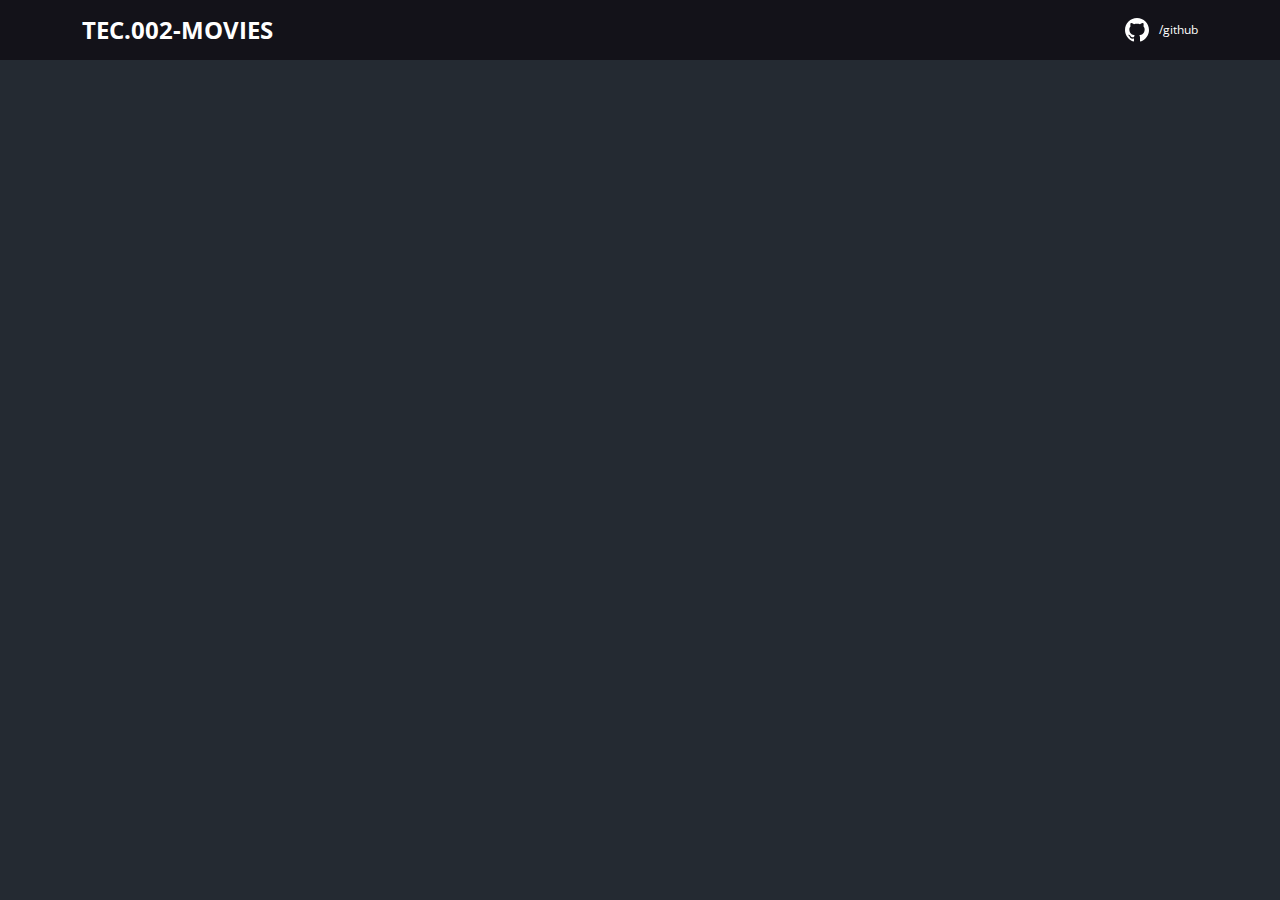
==== index.html @ 30a16ced "CSS, index e img modificados" ====
<!DOCTYPE html>
<html lang="en">

<head>
  <meta charset="UTF-8">
  <meta name="viewport" content="width=device-width, initial-scale=1.0">

  <link href="https://cdn.jsdelivr.net/npm/bootstrap@5.3.3/dist/css/bootstrap.min.css" rel="stylesheet"
    integrity="sha384-QWTKZyjpPEjISv5WaRU9OFeRpok6YctnYmDr5pNlyT2bRjXh0JMhjY6hW+ALEwIH" crossorigin="anonymous">

  <link rel="stylesheet" href="css/styles.css">

  <title>TEC.206.002</title>
</head>

<body>
  <header>
    <nav class="container">
      <h1>TEC.002-MOVIES</h1>
      <div class="link-container">
        <img src="img/gitHub.svg" alt="github">
        <a href="https://github.com/leandroaDocente">/github</a>
      </div>
    </nav>
  </header>

</body>

</html>
---- css/styles.css ----
@import url('https://fonts.googleapis.com/css2?family=Open+Sans:ital,wght@0,300..800;1,300..800&display=swap');

* {
  font-family: 'Open Sans', sans-serif;
  box-sizing: border-box;
  margin: 0;
}

:root {
  --bg-body: #242a32;
  --color-primary: #131219;
}

html,
body {
  background-color: var(--bg-body);
}

header {
  background-color: var(--color-primary);
  color: #fff;
  height: 60px;
  display: flex;
  align-items: center;
}

h1,
h2,
h3,
h4,
h5,
h6 {
  margin: 0;
}

a {
  text-decoration: none;
  color: unset;
}

nav {
  display: flex;
  align-items: center;
  justify-content: space-between;
}

nav h1 {
  font-size: 24px;
  font-weight: 700;
}

nav a {
  font-size: 12px;
  font-weight: 400;
}

.link-container {
  display: flex;
  align-items: center;
}

.link-container img {
  margin-right: 10px;
}
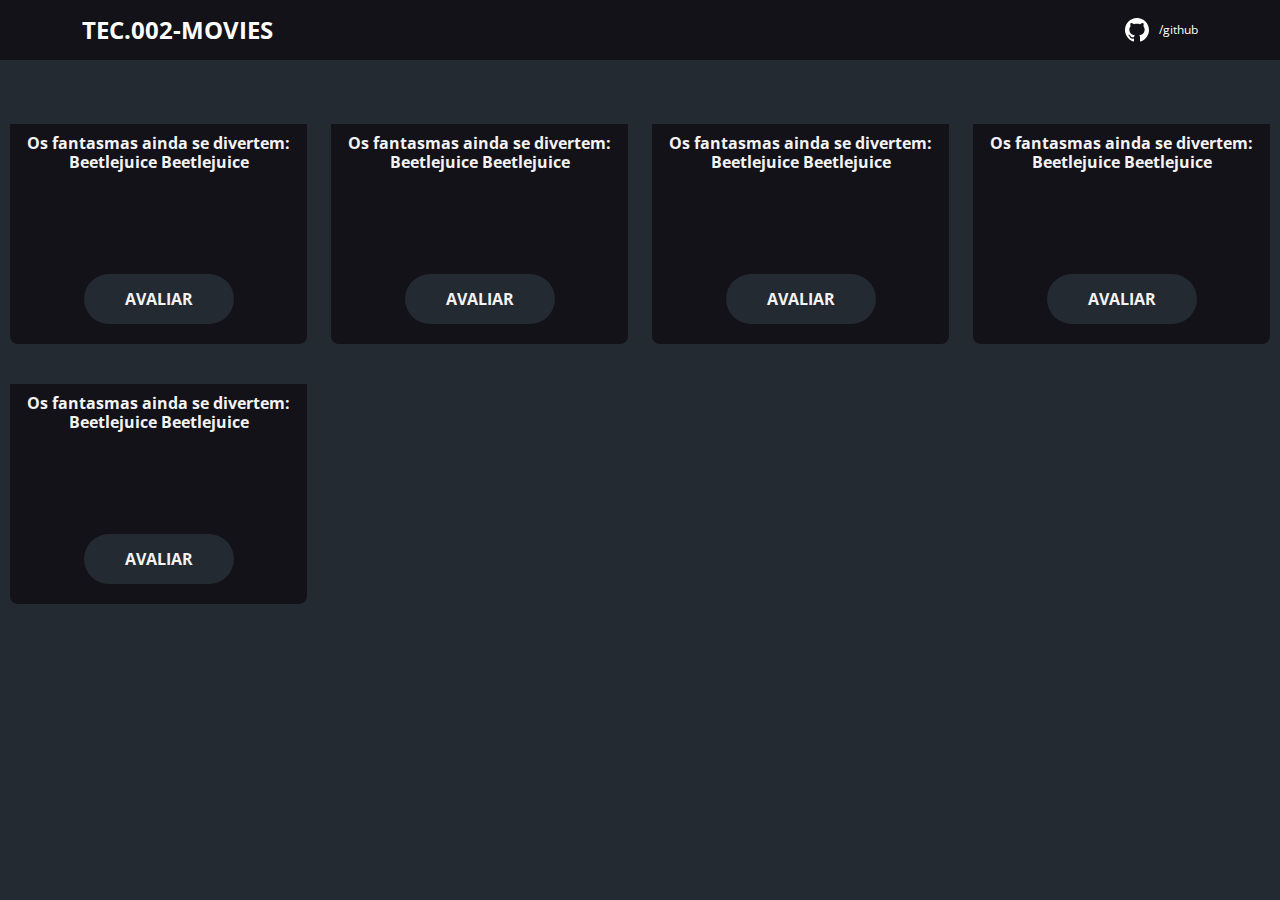
==== commit 23445463: "Layout do card definido" ====
--- a/index.html
+++ b/index.html
@@ -1,5 +1,5 @@
 <!DOCTYPE html>
-<html lang="en">
+<html lang="pt-br">
 
 <head>
   <meta charset="UTF-8">
@@ -24,6 +24,68 @@
     </nav>
   </header>
 
+  <main>
+    <section id="card-movies-list">
+      <div class="row">
+        <div class="col-sm-6 col-lg-4 col-xl-3 mb-3">
+          <div class="card-movies">
+            <img src="https://media.themoviedb.org/t/p/w533_and_h300_bestv2/xi1VSt3DtkevUmzCx2mNlCoDe74.jpg" alt="">
+            <div class="card-movies-description">
+              <h3>Os fantasmas ainda se divertem: Beetlejuice Beetlejuice </h3>
+              <a class="movies-btn" href="score.html">
+                AVALIAR
+              </a>
+            </div>
+          </div>
+        </div>
+        <div class="col-sm-6 col-lg-4 col-xl-3 mb-3">
+          <div class="card-movies">
+            <img src="https://media.themoviedb.org/t/p/w533_and_h300_bestv2/xi1VSt3DtkevUmzCx2mNlCoDe74.jpg" alt="">
+            <div class="card-movies-description">
+              <h3>Os fantasmas ainda se divertem: Beetlejuice Beetlejuice </h3>
+              <a class="movies-btn" href="score.html">
+                AVALIAR
+              </a>
+            </div>
+          </div>
+        </div>
+        <div class="col-sm-6 col-lg-4 col-xl-3 mb-3">
+          <div class="card-movies">
+            <img src="https://media.themoviedb.org/t/p/w533_and_h300_bestv2/xi1VSt3DtkevUmzCx2mNlCoDe74.jpg" alt="">
+            <div class="card-movies-description">
+              <h3>Os fantasmas ainda se divertem: Beetlejuice Beetlejuice </h3>
+              <a class="movies-btn" href="score.html">
+                AVALIAR
+              </a>
+            </div>
+          </div>
+        </div>
+        <div class="col-sm-6 col-lg-4 col-xl-3 mb-3">
+          <div class="card-movies">
+            <img src="https://media.themoviedb.org/t/p/w533_and_h300_bestv2/xi1VSt3DtkevUmzCx2mNlCoDe74.jpg" alt="">
+            <div class="card-movies-description">
+              <h3>Os fantasmas ainda se divertem: Beetlejuice Beetlejuice </h3>
+              <a class="movies-btn" href="score.html">
+                AVALIAR
+              </a>
+            </div>
+          </div>
+        </div>
+        <div class="col-sm-6 col-lg-4 col-xl-3 mb-3">
+          <div class="card-movies">
+            <img src="https://media.themoviedb.org/t/p/w533_and_h300_bestv2/xi1VSt3DtkevUmzCx2mNlCoDe74.jpg" alt="">
+            <div class="card-movies-description">
+              <h3>Os fantasmas ainda se divertem: Beetlejuice Beetlejuice </h3>
+              <a class="movies-btn" href="score.html">
+                AVALIAR
+              </a>
+            </div>
+          </div>
+        </div>
+      </div>
+    </section>
+  </main>
+
 </body>
 
 </html>--- a/css/styles.css
+++ b/css/styles.css
@@ -9,6 +9,7 @@
 :root {
   --bg-body: #242a32;
   --color-primary: #131219;
+  --text-color: #f4f3f3;
 }
 
 html,
@@ -62,3 +63,53 @@
 .link-container img {
   margin-right: 10px;
 }
+
+.card-movies {
+  width: 100%;
+  /* height: 400px; */
+}
+
+#card-movies-list {
+  padding: 40px 10px;
+}
+
+.card-movies img {
+  width: 100%;
+  border-radius: 8px 8px 0 0;
+}
+
+.card-movies-description {
+  height: 220px;
+  padding: 10px 0 20px 0;
+  background-color: var(--color-primary);
+  color: var(--text-color);
+  display: flex;
+  flex-direction: column;
+  justify-content: space-between;
+  align-items: center;
+  border-radius: 0 0 8px 8px;
+}
+
+.card-movies-description h3 {
+  font-size: 16px;
+  font-weight: 700;
+  margin-bottom: 25px;
+  text-align: center;
+}
+
+.movies-btn {
+  width: 150px;
+  height: 50px;
+  background-color: var(--bg-body);
+  color: var(--text-color);
+  font-size: 16px;
+  font-weight: 700;
+  display: flex;
+  align-items: center;
+  justify-content: center;
+  border-radius: 50px;
+}
+
+.movies-btn:hover {
+  background-color: rgb(57, 54, 63);
+}
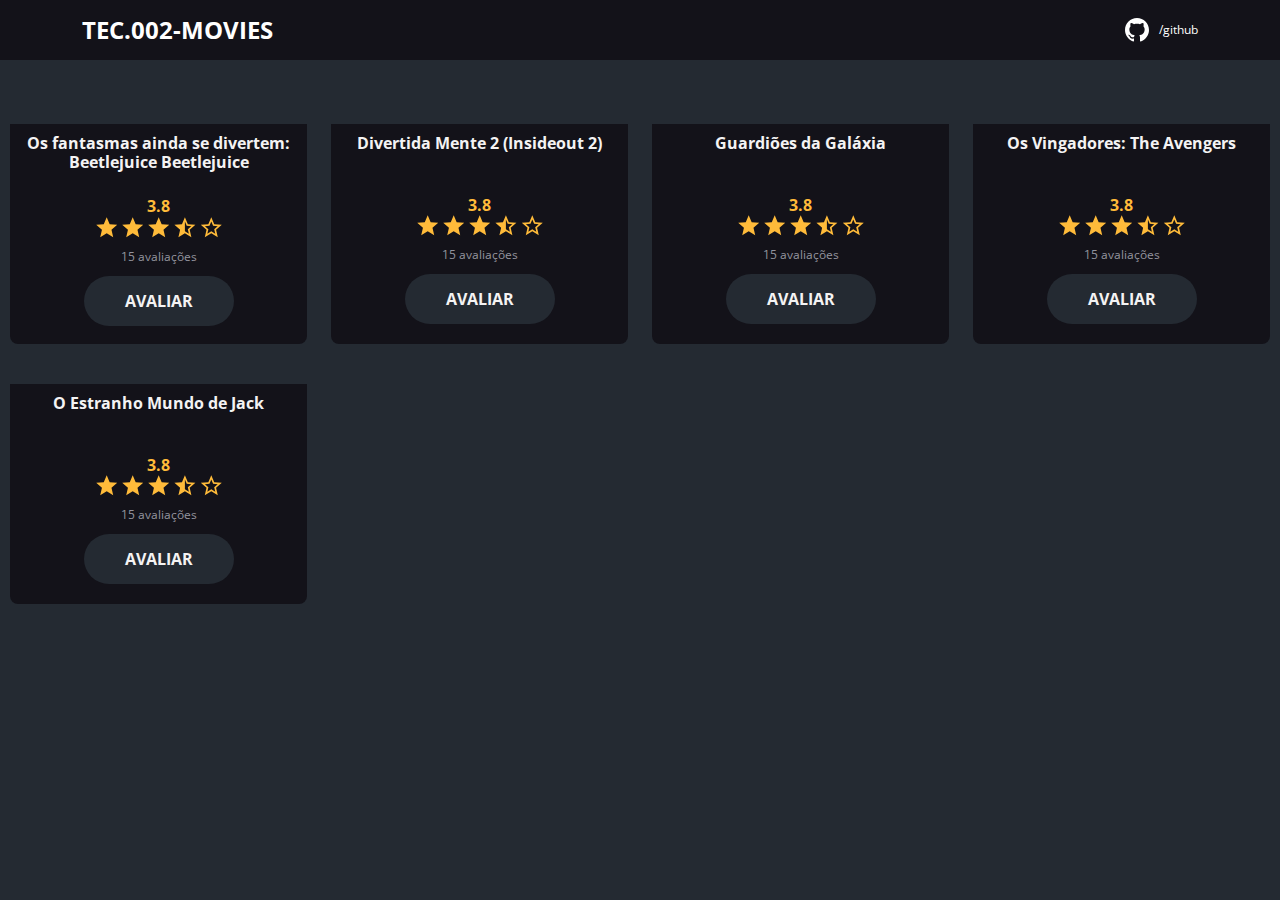
==== commit 3b3bca55: "Score.html e avalições resolvidas" ====
--- a/index.html
+++ b/index.html
@@ -32,53 +32,108 @@
             <img src="https://media.themoviedb.org/t/p/w533_and_h300_bestv2/xi1VSt3DtkevUmzCx2mNlCoDe74.jpg" alt="">
             <div class="card-movies-description">
               <h3>Os fantasmas ainda se divertem: Beetlejuice Beetlejuice </h3>
-              <a class="movies-btn" href="score.html">
-                AVALIAR
-              </a>
+              <div class="movies-card-description-star">
+                <h4>3.8</h4>
+                <div>
+                  <img src="img/star.svg" alt="star">
+                  <img src="img/star.svg" alt="star">
+                  <img src="img/star.svg" alt="star">
+                  <img src="img/star_half.svg" alt="star">
+                  <img src="img/star_empty.svg" alt="star">
+                </div>
+                <p>15 avaliações</p>
+                <a class="movies-btn" href="score.html">
+                  AVALIAR
+                </a>
+              </div>
             </div>
           </div>
         </div>
         <div class="col-sm-6 col-lg-4 col-xl-3 mb-3">
           <div class="card-movies">
-            <img src="https://media.themoviedb.org/t/p/w533_and_h300_bestv2/xi1VSt3DtkevUmzCx2mNlCoDe74.jpg" alt="">
+            <img src="https://media.themoviedb.org/t/p/w533_and_h300_bestv2/p5ozvmdgsmbWe0H8Xk7Rc8SCwAB.jpg" alt="">
             <div class="card-movies-description">
-              <h3>Os fantasmas ainda se divertem: Beetlejuice Beetlejuice </h3>
-              <a class="movies-btn" href="score.html">
-                AVALIAR
-              </a>
+              <h3>Divertida Mente 2 (Insideout 2) </h3>
+              <div class="movies-card-description-star">
+                <h4>3.8</h4>
+                <div>
+                  <img src="img/star.svg" alt="star">
+                  <img src="img/star.svg" alt="star">
+                  <img src="img/star.svg" alt="star">
+                  <img src="img/star_half.svg" alt="star">
+                  <img src="img/star_empty.svg" alt="star">
+                </div>
+                <p>15 avaliações</p>
+                <a class="movies-btn" href="score.html">
+                  AVALIAR
+                </a>
+              </div>
             </div>
           </div>
         </div>
         <div class="col-sm-6 col-lg-4 col-xl-3 mb-3">
           <div class="card-movies">
-            <img src="https://media.themoviedb.org/t/p/w533_and_h300_bestv2/xi1VSt3DtkevUmzCx2mNlCoDe74.jpg" alt="">
+            <img src="https://media.themoviedb.org/t/p/w533_and_h300_bestv2/uLtVbjvS1O7gXL8lUOwsFOH4man.jpg" alt="">
             <div class="card-movies-description">
-              <h3>Os fantasmas ainda se divertem: Beetlejuice Beetlejuice </h3>
-              <a class="movies-btn" href="score.html">
-                AVALIAR
-              </a>
+              <h3>Guardiões da Galáxia </h3>
+              <div class="movies-card-description-star">
+                <h4>3.8</h4>
+                <div>
+                  <img src="img/star.svg" alt="star">
+                  <img src="img/star.svg" alt="star">
+                  <img src="img/star.svg" alt="star">
+                  <img src="img/star_half.svg" alt="star">
+                  <img src="img/star_empty.svg" alt="star">
+                </div>
+                <p>15 avaliações</p>
+                <a class="movies-btn" href="score.html">
+                  AVALIAR
+                </a>
+              </div>
             </div>
           </div>
         </div>
         <div class="col-sm-6 col-lg-4 col-xl-3 mb-3">
           <div class="card-movies">
-            <img src="https://media.themoviedb.org/t/p/w533_and_h300_bestv2/xi1VSt3DtkevUmzCx2mNlCoDe74.jpg" alt="">
+            <img src="https://media.themoviedb.org/t/p/w533_and_h300_bestv2/9BBTo63ANSmhC4e6r62OJFuK2GL.jpg" alt="">
             <div class="card-movies-description">
-              <h3>Os fantasmas ainda se divertem: Beetlejuice Beetlejuice </h3>
-              <a class="movies-btn" href="score.html">
-                AVALIAR
-              </a>
+              <h3>Os Vingadores: The Avengers</h3>
+              <div class="movies-card-description-star">
+                <h4>3.8</h4>
+                <div>
+                  <img src="img/star.svg" alt="star">
+                  <img src="img/star.svg" alt="star">
+                  <img src="img/star.svg" alt="star">
+                  <img src="img/star_half.svg" alt="star">
+                  <img src="img/star_empty.svg" alt="star">
+                </div>
+                <p>15 avaliações</p>
+                <a class="movies-btn" href="score.html">
+                  AVALIAR
+                </a>
+              </div>
             </div>
           </div>
         </div>
         <div class="col-sm-6 col-lg-4 col-xl-3 mb-3">
           <div class="card-movies">
-            <img src="https://media.themoviedb.org/t/p/w533_and_h300_bestv2/xi1VSt3DtkevUmzCx2mNlCoDe74.jpg" alt="">
+            <img src="https://media.themoviedb.org/t/p/w533_and_h300_bestv2/xWT5F1DNxciNLEMXRl49iq8zvN7.jpg" alt="">
             <div class="card-movies-description">
-              <h3>Os fantasmas ainda se divertem: Beetlejuice Beetlejuice </h3>
-              <a class="movies-btn" href="score.html">
-                AVALIAR
-              </a>
+              <h3>O Estranho Mundo de Jack</h3>
+              <div class="movies-card-description-star">
+                <h4>3.8</h4>
+                <div>
+                  <img src="img/star.svg" alt="star">
+                  <img src="img/star.svg" alt="star">
+                  <img src="img/star.svg" alt="star">
+                  <img src="img/star_half.svg" alt="star">
+                  <img src="img/star_empty.svg" alt="star">
+                </div>
+                <p>15 avaliações</p>
+                <a class="movies-btn" href="score.html">
+                  AVALIAR
+                </a>
+              </div>
             </div>
           </div>
         </div>
--- a/css/styles.css
+++ b/css/styles.css
@@ -10,6 +10,8 @@
   --bg-body: #242a32;
   --color-primary: #131219;
   --text-color: #f4f3f3;
+  --text-form: #92929d;
+  --star-yellow: #ffbb3a;
 }
 
 html,
@@ -108,8 +110,71 @@
   align-items: center;
   justify-content: center;
   border-radius: 50px;
+  border: 0;
 }
 
 .movies-btn:hover {
-  background-color: rgb(57, 54, 63);
+  background-color: #39363f;
 }
+
+.score-container {
+  padding: 40px 0;
+  max-width: 480px;
+}
+
+.card-score-description {
+  background-color: var(--color-primary);
+  color: var(--text-color);
+  padding: 20px;
+  display: flex;
+  flex-direction: column;
+  align-items: center;
+  border-radius: 0 0 8px 8px;
+}
+
+.movies-form-btn {
+  height: 120px;
+  display: flex;
+  flex-direction: column;
+  align-items: center;
+  justify-content: space-between;
+}
+
+.movies-form-group {
+  margin-bottom: 20px;
+}
+
+.movies-form-group label {
+  font-size: 12px;
+  color: var(--text-form);
+}
+
+.card-score-description h3 {
+  font-size: 14px;
+  font-weight: 700;
+  margin-bottom: 20px;
+}
+
+.movies-card-description-star {
+  display: flex;
+  flex-direction: column;
+  align-items: center;
+}
+
+.movies-card-description-star h4 {
+  font-size: 16px;
+  font-weight: 700;
+  color: var(--star-yellow);
+}
+
+.movies-card-description-star img {
+  width: 22px;
+  margin-bottom: 10px;
+}
+
+.movies-card-description-star p {
+  font-size: 12px;
+  font-weight: 400;
+  color: var(--text-form);
+  margin-bottom: 10px;
+}
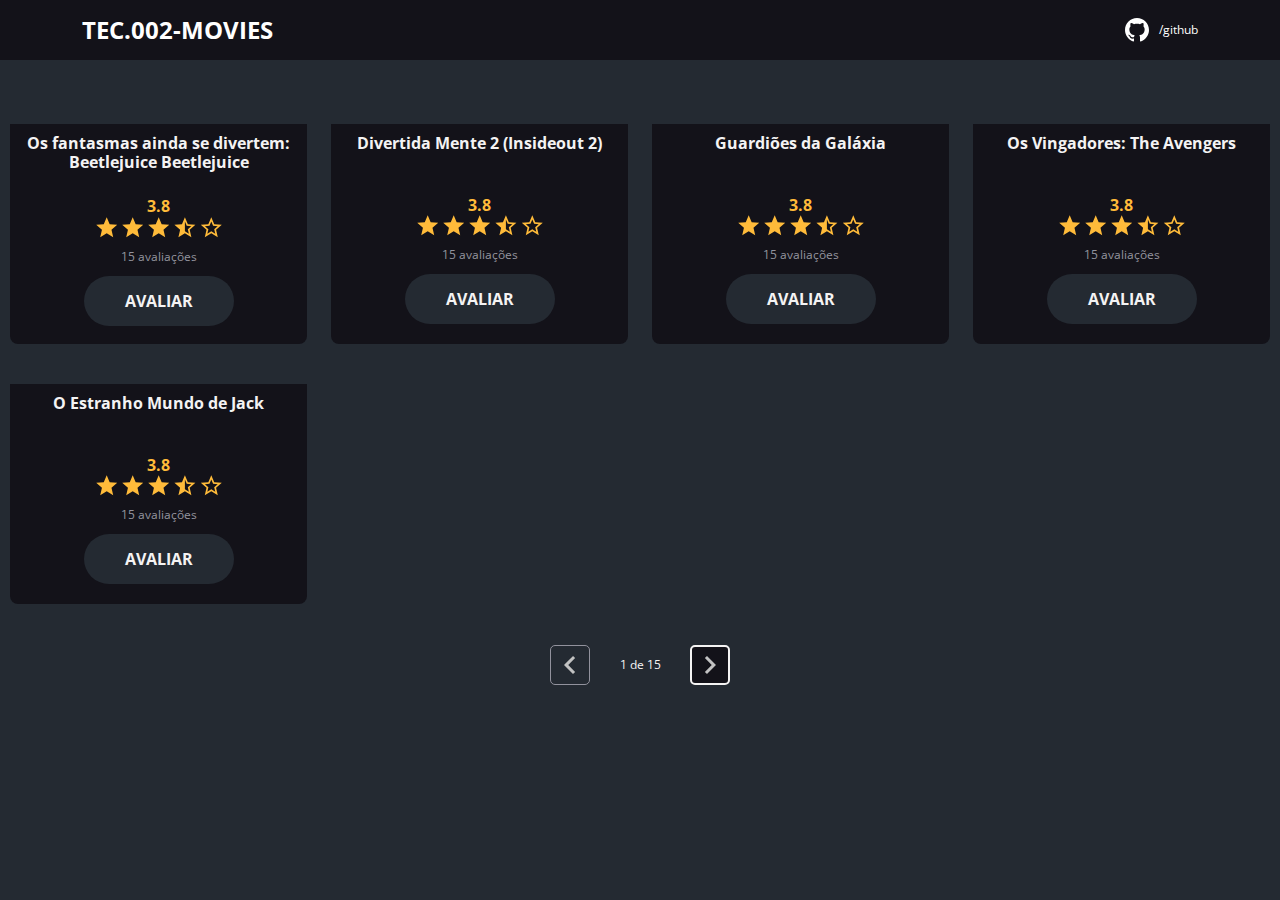
==== commit 746e771e: "Projeto finalizado" ====
--- a/index.html
+++ b/index.html
@@ -138,6 +138,17 @@
           </div>
         </div>
       </div>
+      <div class="movies-pagination-container">
+        <div class="movies-pagination-box">
+          <button disabled>
+            <img src="img/arrow.svg" alt="Voltar">
+          </button>
+          <p>1 de 15</p>
+          <button>
+            <img class="movies-button-flip" src="img/arrow.svg" alt="Avançar">
+          </button>
+        </div>
+      </div>
     </section>
   </main>
 
--- a/css/styles.css
+++ b/css/styles.css
@@ -178,3 +178,43 @@
   color: var(--text-form);
   margin-bottom: 10px;
 }
+
+.movies-pagination-container {
+  padding: 25px 0;
+  display: flex;
+  justify-content: center;
+}
+
+.movies-pagination-box {
+  width: 180px;
+  display: flex;
+  justify-content: space-between;
+  align-items: center;
+}
+
+.movies-pagination-box p {
+  margin: 0;
+  font-size: 12px;
+  font-weight: 400;
+  color: var(--text-color);
+}
+
+.movies-pagination-box button {
+  width: 40px;
+  height: 40px;
+  border: 2px solid var(--text-color);
+  background-color: var(--color-primary);
+  border-radius: 5px;
+  display: flex;
+  justify-content: center;
+  align-items: center;
+}
+
+.movies-pagination-box button:disabled {
+  border: 1px solid var(--text-form);
+  background-color: var(--bg-body);
+}
+
+.movies-button-flip {
+  transform: rotate(180deg);
+}
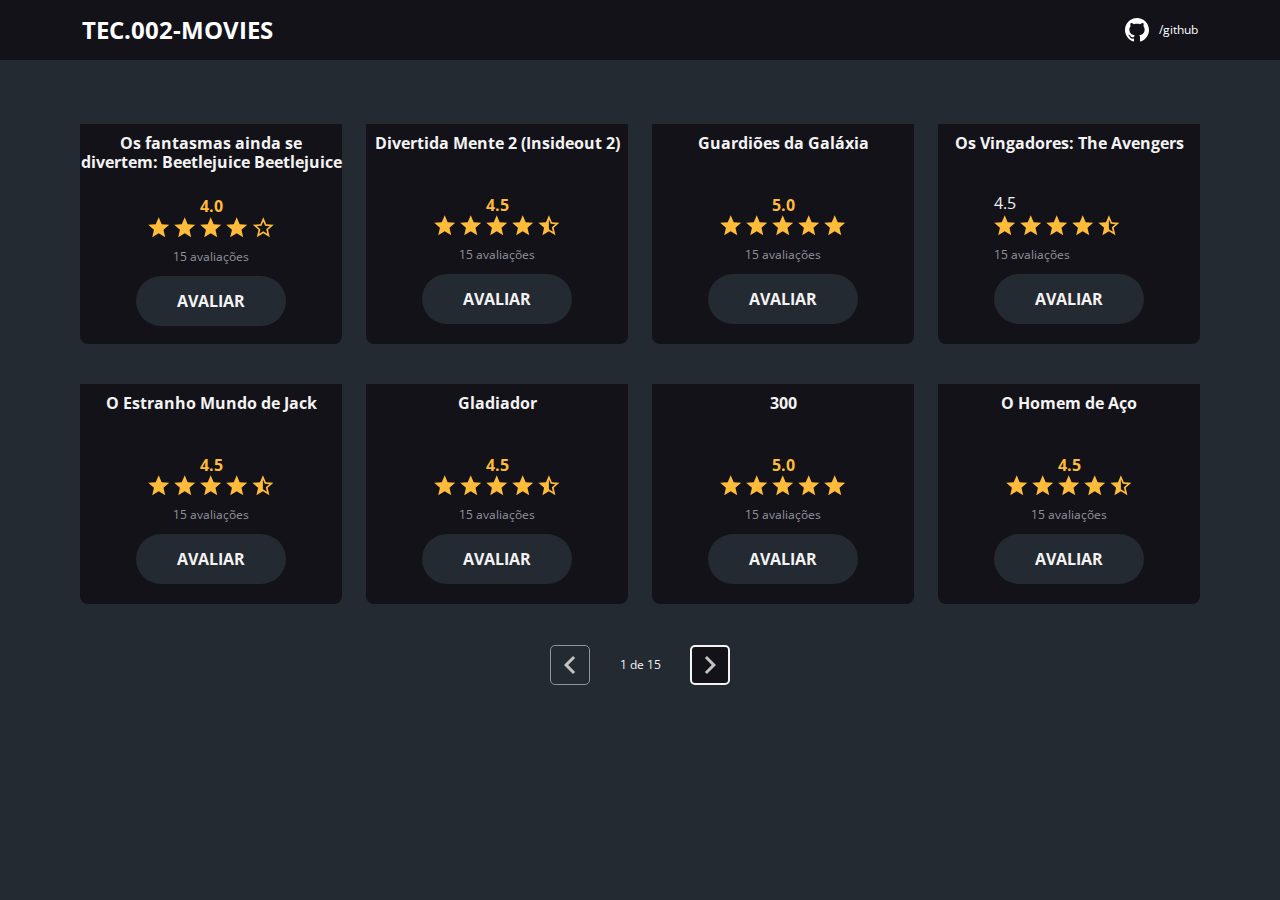
==== commit 7d65adbd: "Incluindo cards e alterando filmes" ====
--- a/index.html
+++ b/index.html
@@ -25,7 +25,7 @@
   </header>
 
   <main>
-    <section id="card-movies-list">
+    <section class="container" id="card-movies-list">
       <div class="row">
         <div class="col-sm-6 col-lg-4 col-xl-3 mb-3">
           <div class="card-movies">
@@ -33,12 +33,12 @@
             <div class="card-movies-description">
               <h3>Os fantasmas ainda se divertem: Beetlejuice Beetlejuice </h3>
               <div class="movies-card-description-star">
-                <h4>3.8</h4>
-                <div>
-                  <img src="img/star.svg" alt="star">
-                  <img src="img/star.svg" alt="star">
-                  <img src="img/star.svg" alt="star">
-                  <img src="img/star_half.svg" alt="star">
+                <h4>4.0</h4>
+                <div>
+                  <img src="img/star.svg" alt="star">
+                  <img src="img/star.svg" alt="star">
+                  <img src="img/star.svg" alt="star">
+                  <img src="img/star.svg" alt="star">
                   <img src="img/star_empty.svg" alt="star">
                 </div>
                 <p>15 avaliações</p>
@@ -55,13 +55,13 @@
             <div class="card-movies-description">
               <h3>Divertida Mente 2 (Insideout 2) </h3>
               <div class="movies-card-description-star">
-                <h4>3.8</h4>
-                <div>
-                  <img src="img/star.svg" alt="star">
-                  <img src="img/star.svg" alt="star">
-                  <img src="img/star.svg" alt="star">
-                  <img src="img/star_half.svg" alt="star">
-                  <img src="img/star_empty.svg" alt="star">
+                <h4>4.5</h4>
+                <div>
+                  <img src="img/star.svg" alt="star">
+                  <img src="img/star.svg" alt="star">
+                  <img src="img/star.svg" alt="star">
+                  <img src="img/star.svg" alt="star">
+                  <img src="img/star_half.svg" alt="star">
                 </div>
                 <p>15 avaliações</p>
                 <a class="movies-btn" href="score.html">
@@ -77,13 +77,13 @@
             <div class="card-movies-description">
               <h3>Guardiões da Galáxia </h3>
               <div class="movies-card-description-star">
-                <h4>3.8</h4>
-                <div>
-                  <img src="img/star.svg" alt="star">
-                  <img src="img/star.svg" alt="star">
-                  <img src="img/star.svg" alt="star">
-                  <img src="img/star_half.svg" alt="star">
-                  <img src="img/star_empty.svg" alt="star">
+                <h4>5.0</h4>
+                <div>
+                  <img src="img/star.svg" alt="star">
+                  <img src="img/star.svg" alt="star">
+                  <img src="img/star.svg" alt="star">
+                  <img src="img/star.svg" alt="star">
+                  <img src="img/star.svg" alt="star">
                 </div>
                 <p>15 avaliações</p>
                 <a class="movies-btn" href="score.html">
@@ -99,18 +99,18 @@
             <div class="card-movies-description">
               <h3>Os Vingadores: The Avengers</h3>
               <div class="movies-card-description-star">
-                <h4>3.8</h4>
-                <div>
-                  <img src="img/star.svg" alt="star">
-                  <img src="img/star.svg" alt="star">
-                  <img src="img/star.svg" alt="star">
-                  <img src="img/star_half.svg" alt="star">
-                  <img src="img/star_empty.svg" alt="star">
-                </div>
-                <p>15 avaliações</p>
-                <a class="movies-btn" href="score.html">
-                  AVALIAR
-                </a>
+                <h4.>4.5</h4>
+                  <div>
+                    <img src="img/star.svg" alt="star">
+                    <img src="img/star.svg" alt="star">
+                    <img src="img/star.svg" alt="star">
+                    <img src="img/star.svg" alt="star">
+                    <img src="img/star_half.svg" alt="star">
+                  </div>
+                  <p>15 avaliações</p>
+                  <a class="movies-btn" href="score.html">
+                    AVALIAR
+                  </a>
               </div>
             </div>
           </div>
@@ -121,13 +121,79 @@
             <div class="card-movies-description">
               <h3>O Estranho Mundo de Jack</h3>
               <div class="movies-card-description-star">
-                <h4>3.8</h4>
-                <div>
-                  <img src="img/star.svg" alt="star">
-                  <img src="img/star.svg" alt="star">
-                  <img src="img/star.svg" alt="star">
-                  <img src="img/star_half.svg" alt="star">
-                  <img src="img/star_empty.svg" alt="star">
+                <h4>4.5</h4>
+                <div>
+                  <img src="img/star.svg" alt="star">
+                  <img src="img/star.svg" alt="star">
+                  <img src="img/star.svg" alt="star">
+                  <img src="img/star.svg" alt="star">
+                  <img src="img/star_half.svg" alt="star">
+                </div>
+                <p>15 avaliações</p>
+                <a class="movies-btn" href="score.html">
+                  AVALIAR
+                </a>
+              </div>
+            </div>
+          </div>
+        </div>
+        <div class="col-sm-6 col-lg-4 col-xl-3 mb-3">
+          <div class="card-movies">
+            <img src="https://media.themoviedb.org/t/p/w533_and_h300_bestv2/Ar7QuJ7sJEiC0oP3I8fKBKIQD9u.jpg" alt="">
+            <div class="card-movies-description">
+              <h3>Gladiador</h3>
+              <div class="movies-card-description-star">
+                <h4>4.5</h4>
+                <div>
+                  <img src="img/star.svg" alt="star">
+                  <img src="img/star.svg" alt="star">
+                  <img src="img/star.svg" alt="star">
+                  <img src="img/star.svg" alt="star">
+                  <img src="img/star_half.svg" alt="star">
+                </div>
+                <p>15 avaliações</p>
+                <a class="movies-btn" href="score.html">
+                  AVALIAR
+                </a>
+              </div>
+            </div>
+          </div>
+        </div>
+        <div class="col-sm-6 col-lg-4 col-xl-3 mb-3">
+          <div class="card-movies">
+            <img src="https://media.themoviedb.org/t/p/w533_and_h300_bestv2/fPg31FANBYhrV2z0vZB4nIonKbI.jpg" alt="">
+            <div class="card-movies-description">
+              <h3>300</h3>
+              <div class="movies-card-description-star">
+                <h4>5.0</h4>
+                <div>
+                  <img src="img/star.svg" alt="star">
+                  <img src="img/star.svg" alt="star">
+                  <img src="img/star.svg" alt="star">
+                  <img src="img/star.svg" alt="star">
+                  <img src="img/star.svg" alt="star">
+                </div>
+                <p>15 avaliações</p>
+                <a class="movies-btn" href="score.html">
+                  AVALIAR
+                </a>
+              </div>
+            </div>
+          </div>
+        </div>
+        <div class="col-sm-6 col-lg-4 col-xl-3 mb-3">
+          <div class="card-movies">
+            <img src="https://media.themoviedb.org/t/p/w533_and_h300_bestv2/69EFgWWPFWbRNHmQgYdSnyJ94Ge.jpg" alt="">
+            <div class="card-movies-description">
+              <h3>O Homem de Aço</h3>
+              <div class="movies-card-description-star">
+                <h4>4.5</h4>
+                <div>
+                  <img src="img/star.svg" alt="star">
+                  <img src="img/star.svg" alt="star">
+                  <img src="img/star.svg" alt="star">
+                  <img src="img/star.svg" alt="star">
+                  <img src="img/star_half.svg" alt="star">
                 </div>
                 <p>15 avaliações</p>
                 <a class="movies-btn" href="score.html">
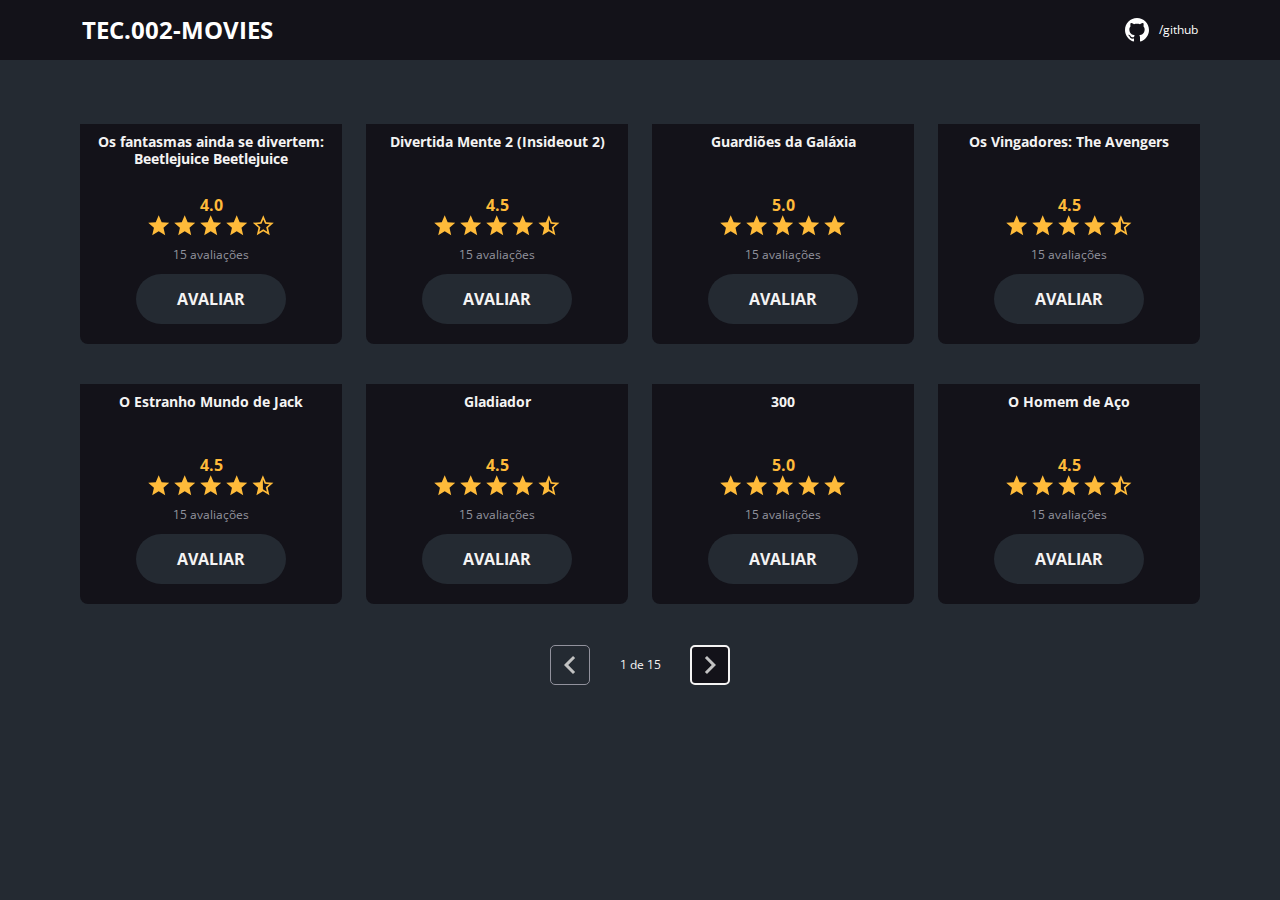
==== commit e3d5a6c1: "Update index.html" ====
--- a/index.html
+++ b/index.html
@@ -99,7 +99,7 @@
             <div class="card-movies-description">
               <h3>Os Vingadores: The Avengers</h3>
               <div class="movies-card-description-star">
-                <h4.>4.5</h4>
+                <h4>4.5</h4>
                   <div>
                     <img src="img/star.svg" alt="star">
                     <img src="img/star.svg" alt="star">
@@ -220,4 +220,4 @@
 
 </body>
 
-</html>+</html>
--- a/css/styles.css
+++ b/css/styles.css
@@ -93,7 +93,7 @@
 }
 
 .card-movies-description h3 {
-  font-size: 16px;
+  font-size: 14px;
   font-weight: 700;
   margin-bottom: 25px;
   text-align: center;
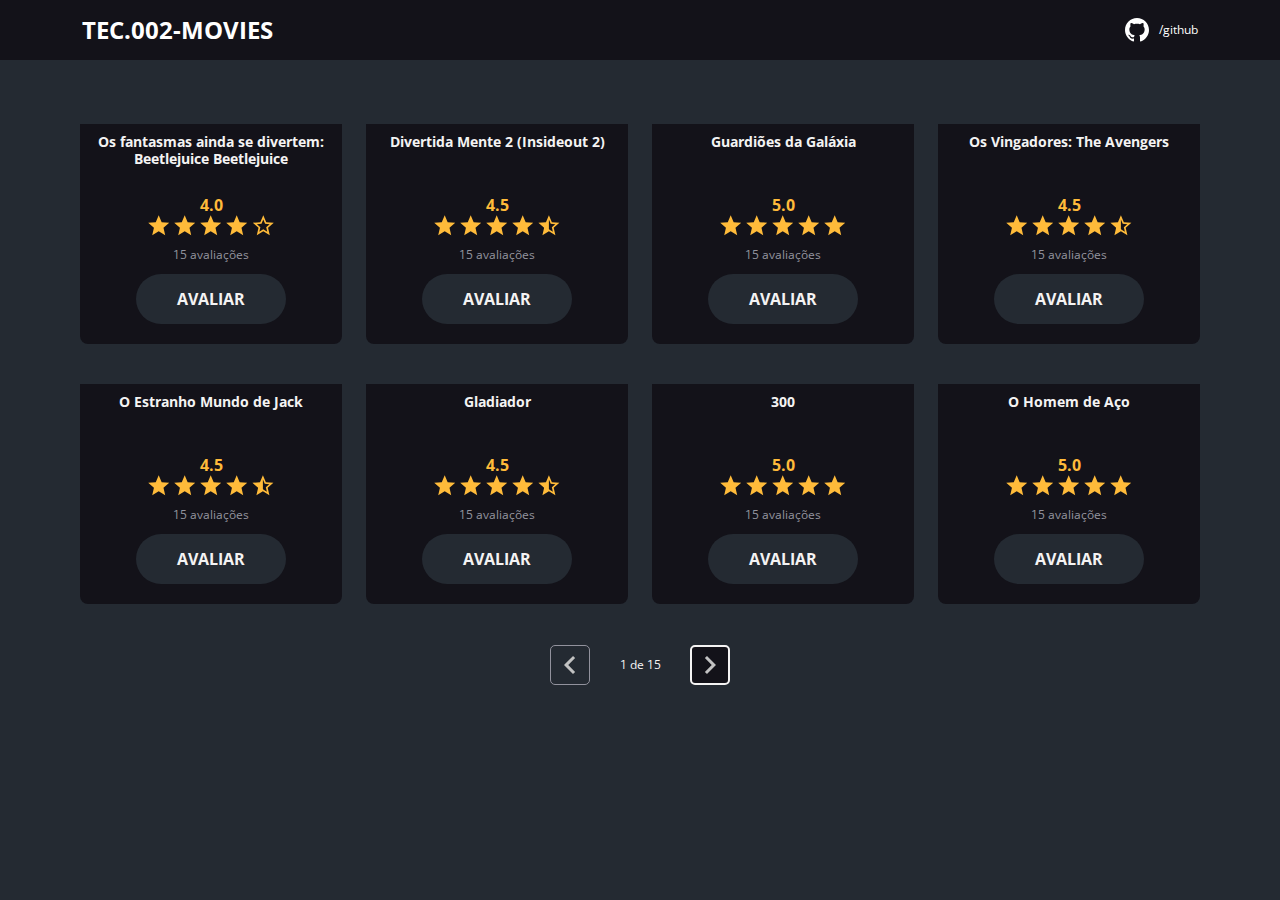
==== commit 6e94cfdf: "Modificação index" ====
--- a/index.html
+++ b/index.html
@@ -100,17 +100,17 @@
               <h3>Os Vingadores: The Avengers</h3>
               <div class="movies-card-description-star">
                 <h4>4.5</h4>
-                  <div>
-                    <img src="img/star.svg" alt="star">
-                    <img src="img/star.svg" alt="star">
-                    <img src="img/star.svg" alt="star">
-                    <img src="img/star.svg" alt="star">
-                    <img src="img/star_half.svg" alt="star">
-                  </div>
-                  <p>15 avaliações</p>
-                  <a class="movies-btn" href="score.html">
-                    AVALIAR
-                  </a>
+                <div>
+                  <img src="img/star.svg" alt="star">
+                  <img src="img/star.svg" alt="star">
+                  <img src="img/star.svg" alt="star">
+                  <img src="img/star.svg" alt="star">
+                  <img src="img/star_half.svg" alt="star">
+                </div>
+                <p>15 avaliações</p>
+                <a class="movies-btn" href="score.html">
+                  AVALIAR
+                </a>
               </div>
             </div>
           </div>
@@ -187,13 +187,13 @@
             <div class="card-movies-description">
               <h3>O Homem de Aço</h3>
               <div class="movies-card-description-star">
-                <h4>4.5</h4>
-                <div>
-                  <img src="img/star.svg" alt="star">
-                  <img src="img/star.svg" alt="star">
-                  <img src="img/star.svg" alt="star">
-                  <img src="img/star.svg" alt="star">
-                  <img src="img/star_half.svg" alt="star">
+                <h4>5.0</h4>
+                <div>
+                  <img src="img/star.svg" alt="star">
+                  <img src="img/star.svg" alt="star">
+                  <img src="img/star.svg" alt="star">
+                  <img src="img/star.svg" alt="star">
+                  <img src="img/star.svg" alt="star">
                 </div>
                 <p>15 avaliações</p>
                 <a class="movies-btn" href="score.html">
@@ -220,4 +220,4 @@
 
 </body>
 
-</html>
+</html>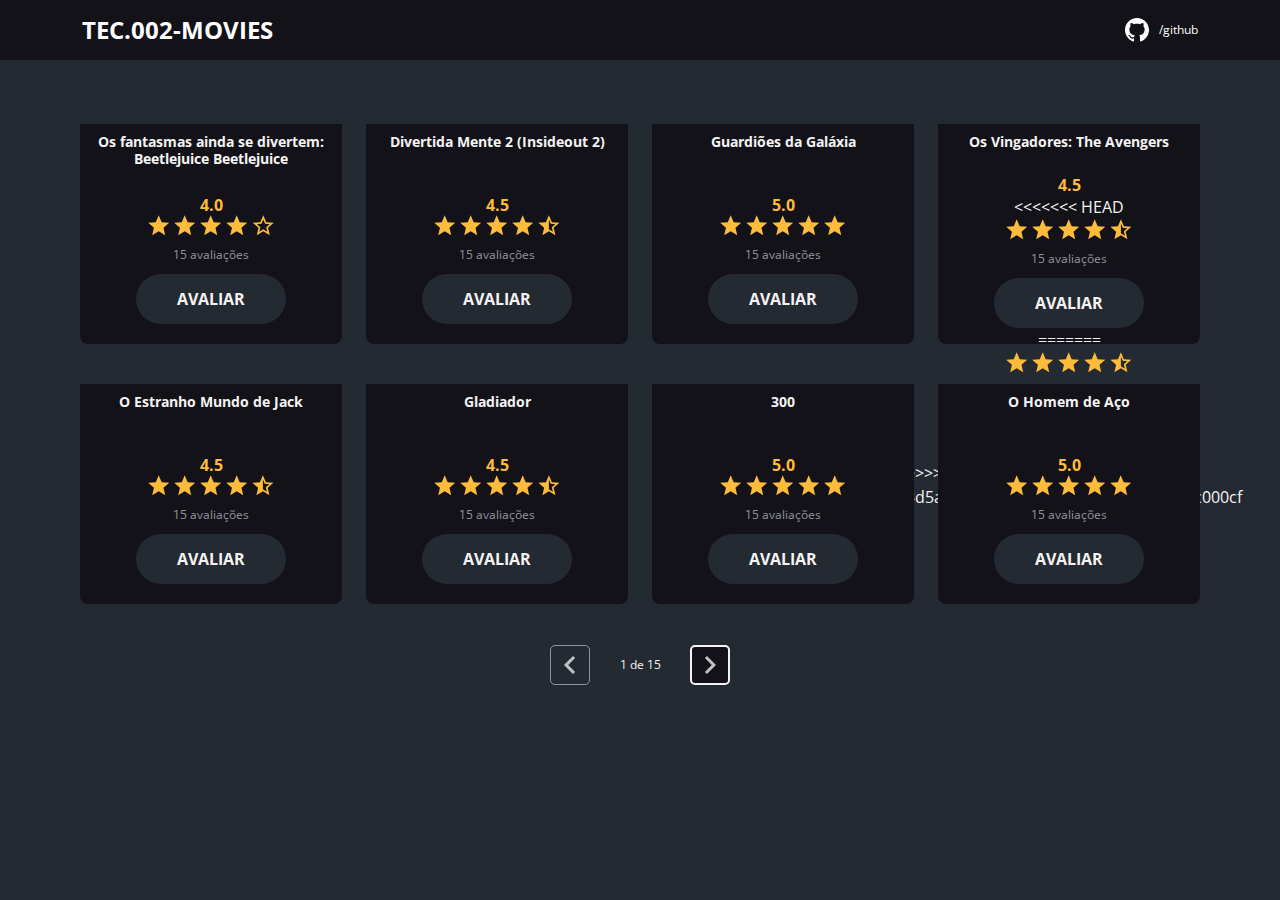
==== commit 9a84c62c: "Atualizando repositório" ====
--- a/index.html
+++ b/index.html
@@ -100,17 +100,31 @@
               <h3>Os Vingadores: The Avengers</h3>
               <div class="movies-card-description-star">
                 <h4>4.5</h4>
-                <div>
-                  <img src="img/star.svg" alt="star">
-                  <img src="img/star.svg" alt="star">
-                  <img src="img/star.svg" alt="star">
-                  <img src="img/star.svg" alt="star">
-                  <img src="img/star_half.svg" alt="star">
-                </div>
-                <p>15 avaliações</p>
-                <a class="movies-btn" href="score.html">
-                  AVALIAR
-                </a>
+<<<<<<< HEAD
+                <div>
+                  <img src="img/star.svg" alt="star">
+                  <img src="img/star.svg" alt="star">
+                  <img src="img/star.svg" alt="star">
+                  <img src="img/star.svg" alt="star">
+                  <img src="img/star_half.svg" alt="star">
+                </div>
+                <p>15 avaliações</p>
+                <a class="movies-btn" href="score.html">
+                  AVALIAR
+                </a>
+=======
+                  <div>
+                    <img src="img/star.svg" alt="star">
+                    <img src="img/star.svg" alt="star">
+                    <img src="img/star.svg" alt="star">
+                    <img src="img/star.svg" alt="star">
+                    <img src="img/star_half.svg" alt="star">
+                  </div>
+                  <p>15 avaliações</p>
+                  <a class="movies-btn" href="score.html">
+                    AVALIAR
+                  </a>
+>>>>>>> e3d5a6c1cebff1e46949a41f2d4de1cd62c000cf
               </div>
             </div>
           </div>
@@ -220,4 +234,4 @@
 
 </body>
 
-</html>+</html>
